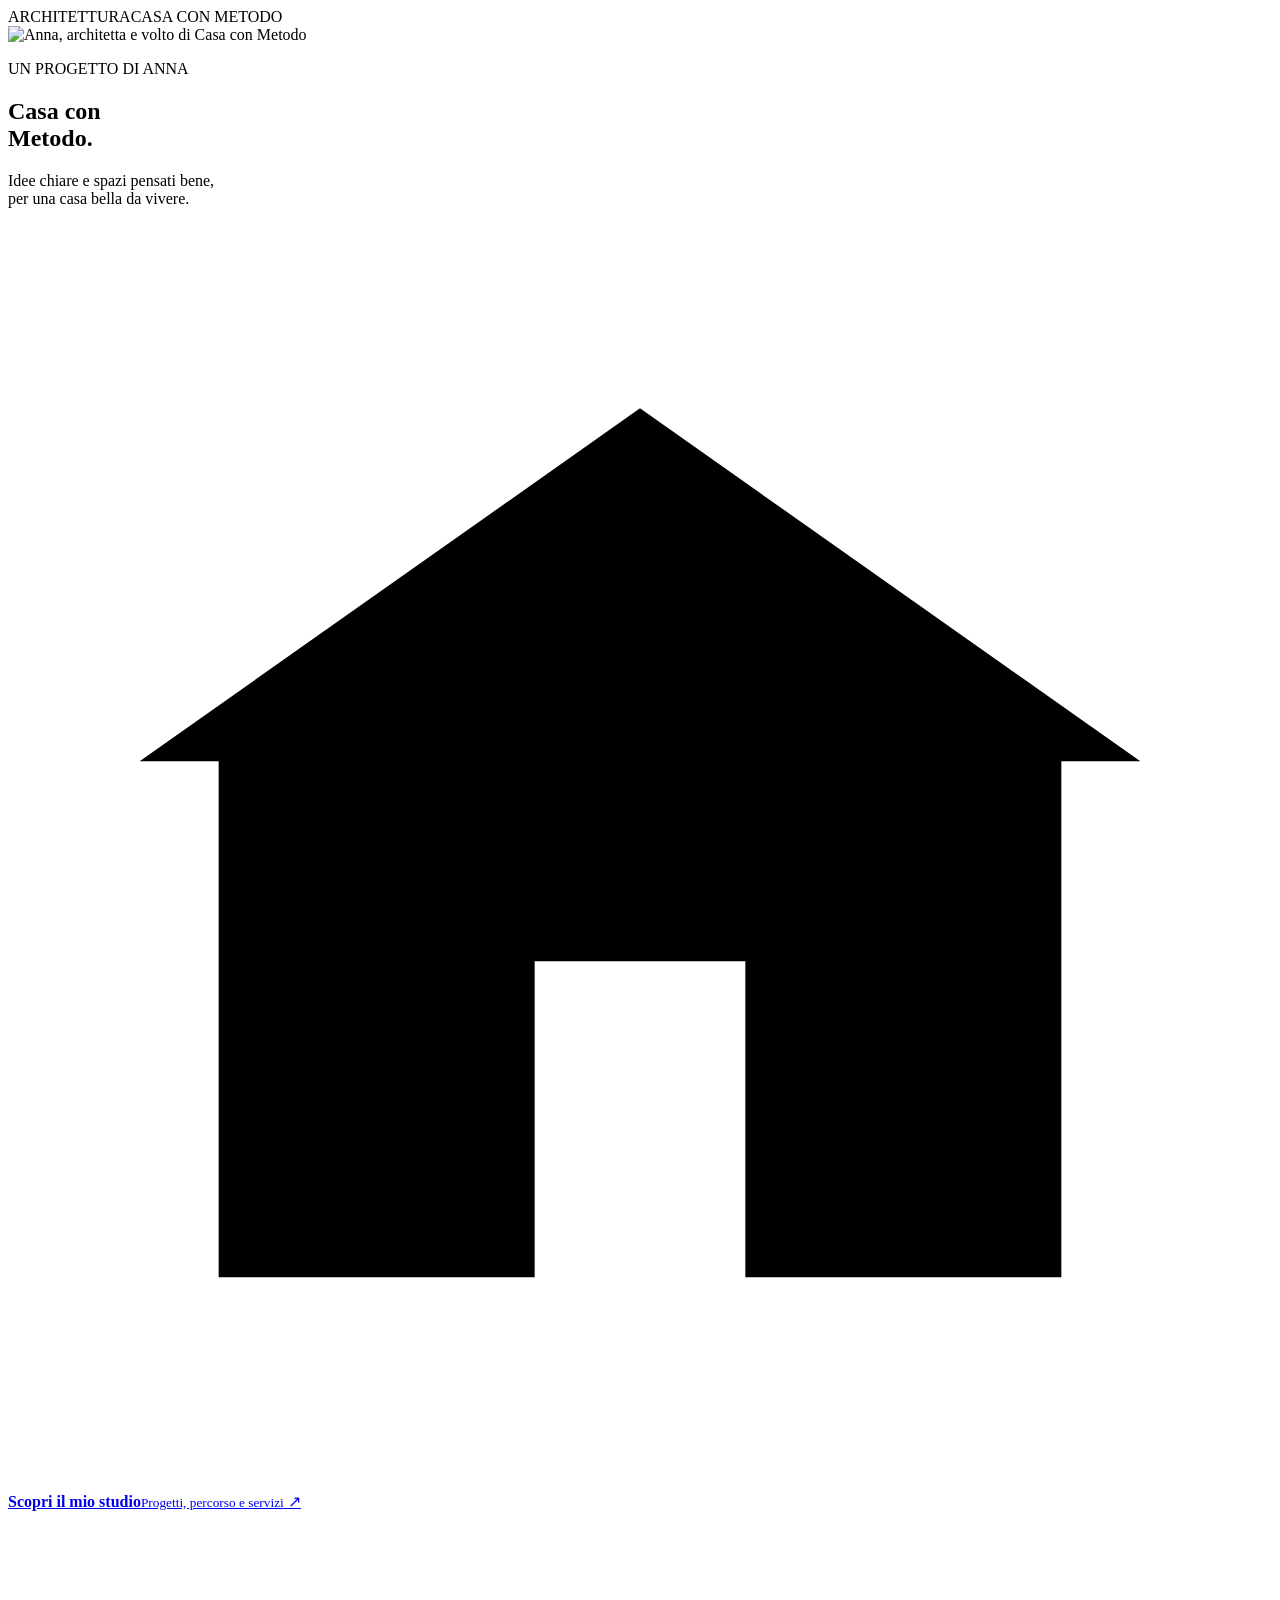
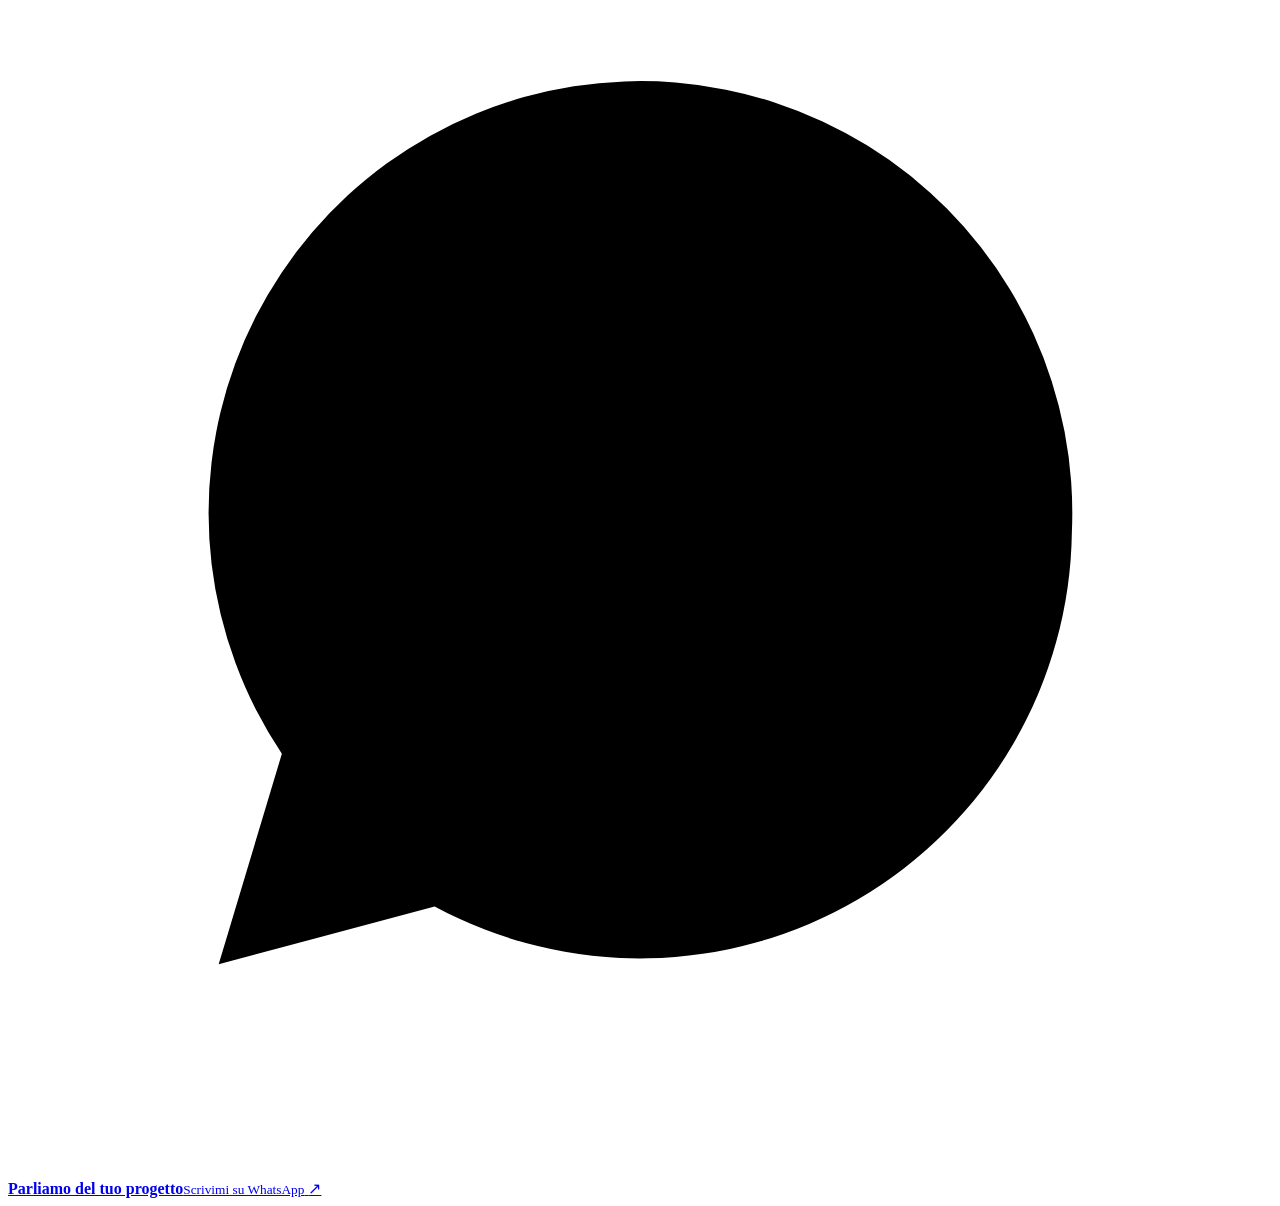
==== index.html @ 1821ba5d "Add index.html" ====
<!doctype html>
<html lang="it">
<head>
  <meta charset="utf-8">
  <meta name="viewport" content="width=device-width, initial-scale=1">
  <meta name="theme-color" content="#f6f4ee">
  <meta name="description" content="Casa con Metodo — idee e consulenze per progettare una casa bella da vivere.">
  <title>Casa con Metodo — Anna</title>
  <link rel="preconnect" href="https://fonts.googleapis.com">
  <link rel="preconnect" href="https://fonts.gstatic.com" crossorigin>
  <link href="https://fonts.googleapis.com/css2?family=DM+Sans:wght@400;500;600&family=Manrope:wght@400;500;600;700&display=swap" rel="stylesheet">
  <link rel="stylesheet" href="styles.css">
  <script src="config.js" defer></script>
  <script src="app.js" defer></script>
</head>
<body>
  <main class="page-shell">
    <div class="topline"><span class="topline-label">ARCHITETTURA</span><span class="topline-label">CASA CON METODO</span></div>
    <section class="profile" aria-labelledby="brand-name">
      <div class="portrait-frame"><img class="portrait" src="assets/anna-profile.jpg" alt="Anna, architetta e volto di Casa con Metodo"></div>
      <p class="eyebrow">UN PROGETTO DI ANNA</p>
      <h1 id="brand-name">Casa con<br class="mobile-break"> Metodo<span class="period">.</span></h1>
      <p class="intro">Idee chiare e spazi pensati bene,<br class="desktop-break"> per una casa bella da vivere.</p>
    </section>
    <nav class="links" aria-label="Scopri Casa con Metodo">
      <a class="link-card primary" id="site-link" href="#" target="_blank" rel="noopener noreferrer">
        <span class="link-icon" aria-hidden="true"><svg viewBox="0 0 24 24"><path d="M4 20V9.5L12 4l8 5.5V20h-6v-6h-4v6H4Z"/><path d="M2.5 10.2 12 3.5l9.5 6.7"/></svg></span>
        <span class="link-copy"><strong id="site-label">Scopri il mio studio</strong><small id="site-caption">Progetti, percorso e servizi</small></span>
        <span class="arrow" aria-hidden="true">↗</span>
      </a>
      <a class="link-card secondary" id="whatsapp-link" href="#" target="_blank" rel="noopener noreferrer">
        <span class="link-icon whatsapp" aria-hidden="true"><svg viewBox="0 0 24 24"><path d="M20.2 11.8a8.2 8.2 0 0 1-12.1 7.1L4 20l1.2-4a8.2 8.2 0 1 1 15-4.2Z"/><path d="M9 8.2c.2-.4.4-.4.7-.4h.5c.2 0 .4.1.5.4l.8 1.8c.1.3.1.5-.1.7l-.6.7c-.2.2-.2.4 0 .7.5.8 1.2 1.4 2 1.8.3.1.5.1.7-.1l.8-.9c.2-.2.4-.3.7-.1l1.7.8c.3.1.4.3.4.5 0 .3-.2 1.2-.8 1.7-.5.5-1.2.8-2 .7-1.2-.2-2.7-.9-4.1-2.1-1.1-1-2.1-2.5-2.3-3.6-.2-.9.1-1.7.5-2.2Z"/></svg></span>
        <span class="link-copy"><strong id="contact-label">Parliamo del tuo progetto</strong><small id="contact-caption">Scrivimi su WhatsApp</small></span>
        <span class="arrow" aria-hidden="true">↗</span>
      </a>
    </nav>
  </main>
</body>
</html>
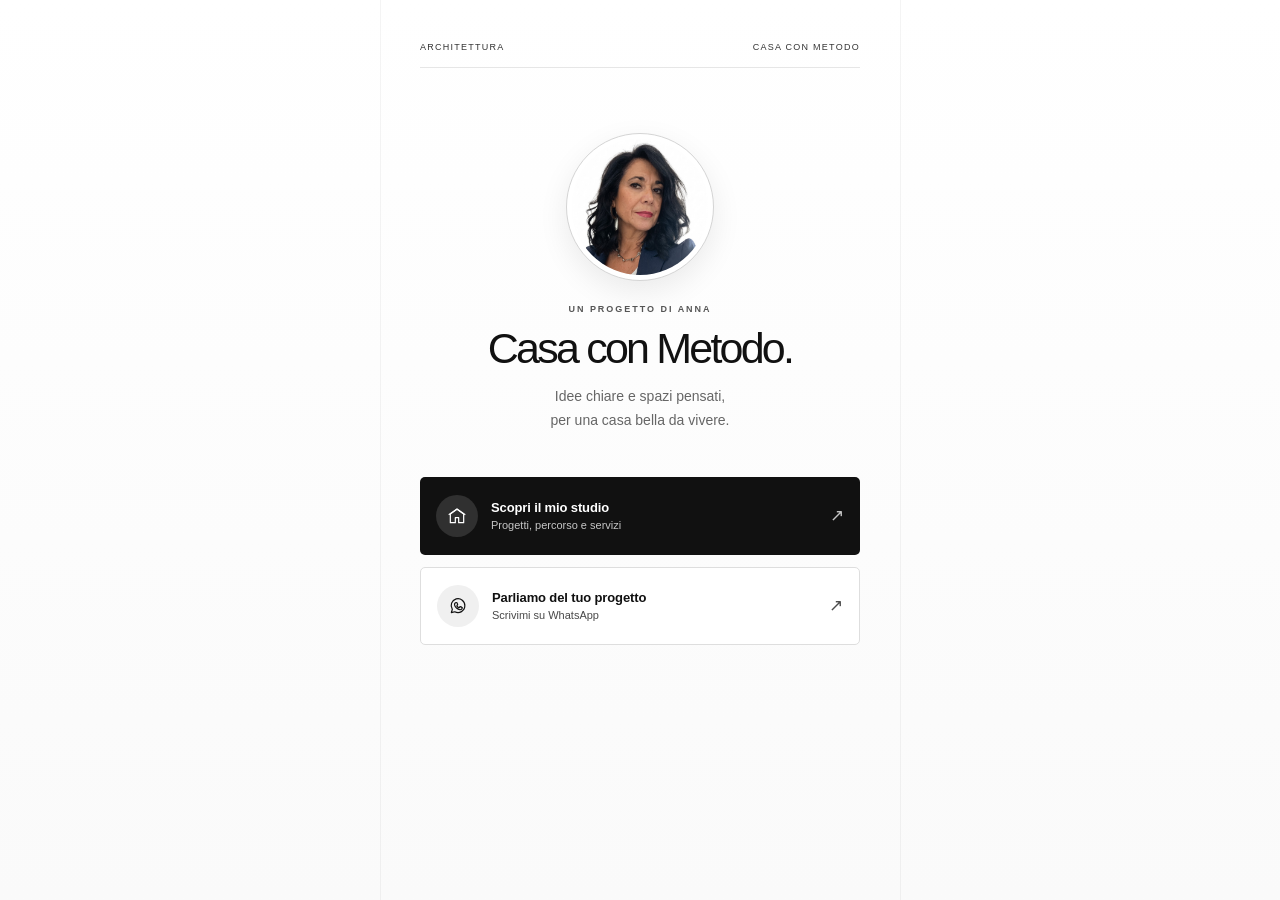
==== commit 737af14d: "Refine link-in-bio introduction" ====
--- a/index.html
+++ b/index.html
@@ -20,7 +20,7 @@
       <div class="portrait-frame"><img class="portrait" src="assets/anna-profile.jpg" alt="Anna, architetta e volto di Casa con Metodo"></div>
       <p class="eyebrow">UN PROGETTO DI ANNA</p>
       <h1 id="brand-name">Casa con<br class="mobile-break"> Metodo<span class="period">.</span></h1>
-      <p class="intro">Idee chiare e spazi pensati bene,<br class="desktop-break"> per una casa bella da vivere.</p>
+      <p class="intro">Idee chiare e spazi pensati,<br class="desktop-break"> per una casa bella da vivere.</p>
     </section>
     <nav class="links" aria-label="Scopri Casa con Metodo">
       <a class="link-card primary" id="site-link" href="#" target="_blank" rel="noopener noreferrer">
@@ -37,4 +37,3 @@
   </main>
 </body>
 </html>
-
--- a/styles.css
+++ b/styles.css
@@ -0,0 +1,2 @@
+:root{color-scheme:light;--paper:#fff;--ink:#111;--muted:#686868;--olive:#111;--line:#e6e6e6;--white:#fff}*{box-sizing:border-box}html{min-height:100%;background:var(--paper)}body{margin:0;min-height:100vh;color:var(--ink);font-family:"DM Sans",sans-serif;background:linear-gradient(180deg,#fff 0%,#fafafa 100%)}.page-shell{width:min(100% - 48px,440px);min-height:100svh;margin:0 auto;display:flex;flex-direction:column;align-items:center;padding:28px 0 24px;position:relative}.page-shell:before,.page-shell:after{content:"";position:fixed;z-index:0;top:0;bottom:0;width:1px;background:rgba(0,0,0,.045)}.page-shell:before{left:calc(50% - 260px)}.page-shell:after{left:calc(50% + 260px)}.topline{width:100%;height:40px;display:flex;justify-content:space-between;align-items:center;border-bottom:1px solid var(--line);position:relative;z-index:1}.brand-mark{font-family:Manrope,sans-serif;font-size:13px;letter-spacing:.13em;font-weight:700}.brand-mark span{color:#111;padding:0 2px}.topline-label{font-family:"DM Sans",sans-serif;font-size:9px;line-height:1;letter-spacing:.14em;font-weight:500;color:#333}.profile{position:relative;z-index:1;display:flex;flex-direction:column;align-items:center;text-align:center;padding-top:48px}.portrait-frame{width:148px;height:148px;border-radius:50%;padding:5px;border:1px solid #d5d5d5;box-shadow:0 10px 30px rgba(0,0,0,.08);background:#fff;overflow:hidden}.portrait{width:100%;height:100%;object-fit:cover;object-position:50% 10%;border-radius:50%;display:block}.eyebrow{margin:23px 0 11px;font-size:9px;letter-spacing:.22em;color:#555;font-weight:600}.profile h1{font-family:Manrope,sans-serif;font-weight:500;font-size:43px;line-height:1.1;letter-spacing:-.065em;margin:0}.period{color:#111}.intro{font-size:14px;line-height:1.7;color:#666;margin:13px 0 0}.links{width:100%;display:grid;gap:12px;margin-top:36px;position:relative;z-index:1}.link-card{min-height:78px;border-radius:5px;display:flex;align-items:center;padding:13px 16px;text-decoration:none;transition:transform .2s,box-shadow .2s,border-color .2s}.link-card:hover{transform:translateY(-2px);box-shadow:0 10px 22px rgba(0,0,0,.09)}.link-card:focus-visible{outline:3px solid #888;outline-offset:3px}.primary{background:#111;color:#fff}.secondary{border:1px solid #dedede;background:#fff;color:var(--ink)}.link-icon{width:42px;height:42px;border-radius:50%;background:rgba(255,255,255,.13);display:grid;place-items:center;flex:none}.secondary .link-icon{background:#f0f0f0;color:#111}.link-icon svg{width:20px;height:20px;fill:none;stroke:currentColor;stroke-width:1.45;stroke-linecap:round;stroke-linejoin:round}.link-copy{display:flex;flex-direction:column;gap:4px;margin-left:13px;text-align:left}.link-copy strong{font-family:Manrope,sans-serif;font-size:13px;font-weight:600;letter-spacing:-.01em}.link-copy small{font-size:11px;opacity:.76}.arrow{margin-left:auto;font-size:17px;opacity:.75;padding-left:10px}.mobile-break{display:none}@media(max-width:520px){.page-shell{width:min(100% - 40px,400px);padding-top:21px}.page-shell:before{left:10px}.page-shell:after{left:auto;right:10px}.profile{padding-top:34px}.portrait-frame{width:136px;height:136px}.profile h1{font-size:40px}.intro{font-size:14px}.links{margin-top:29px;gap:11px}.link-card{min-height:76px;padding:12px 14px}.mobile-break{display:block}.desktop-break{display:none}}@media(min-width:521px) and (min-height:800px){.profile{padding-top:65px}.links{margin-top:44px}}
+
